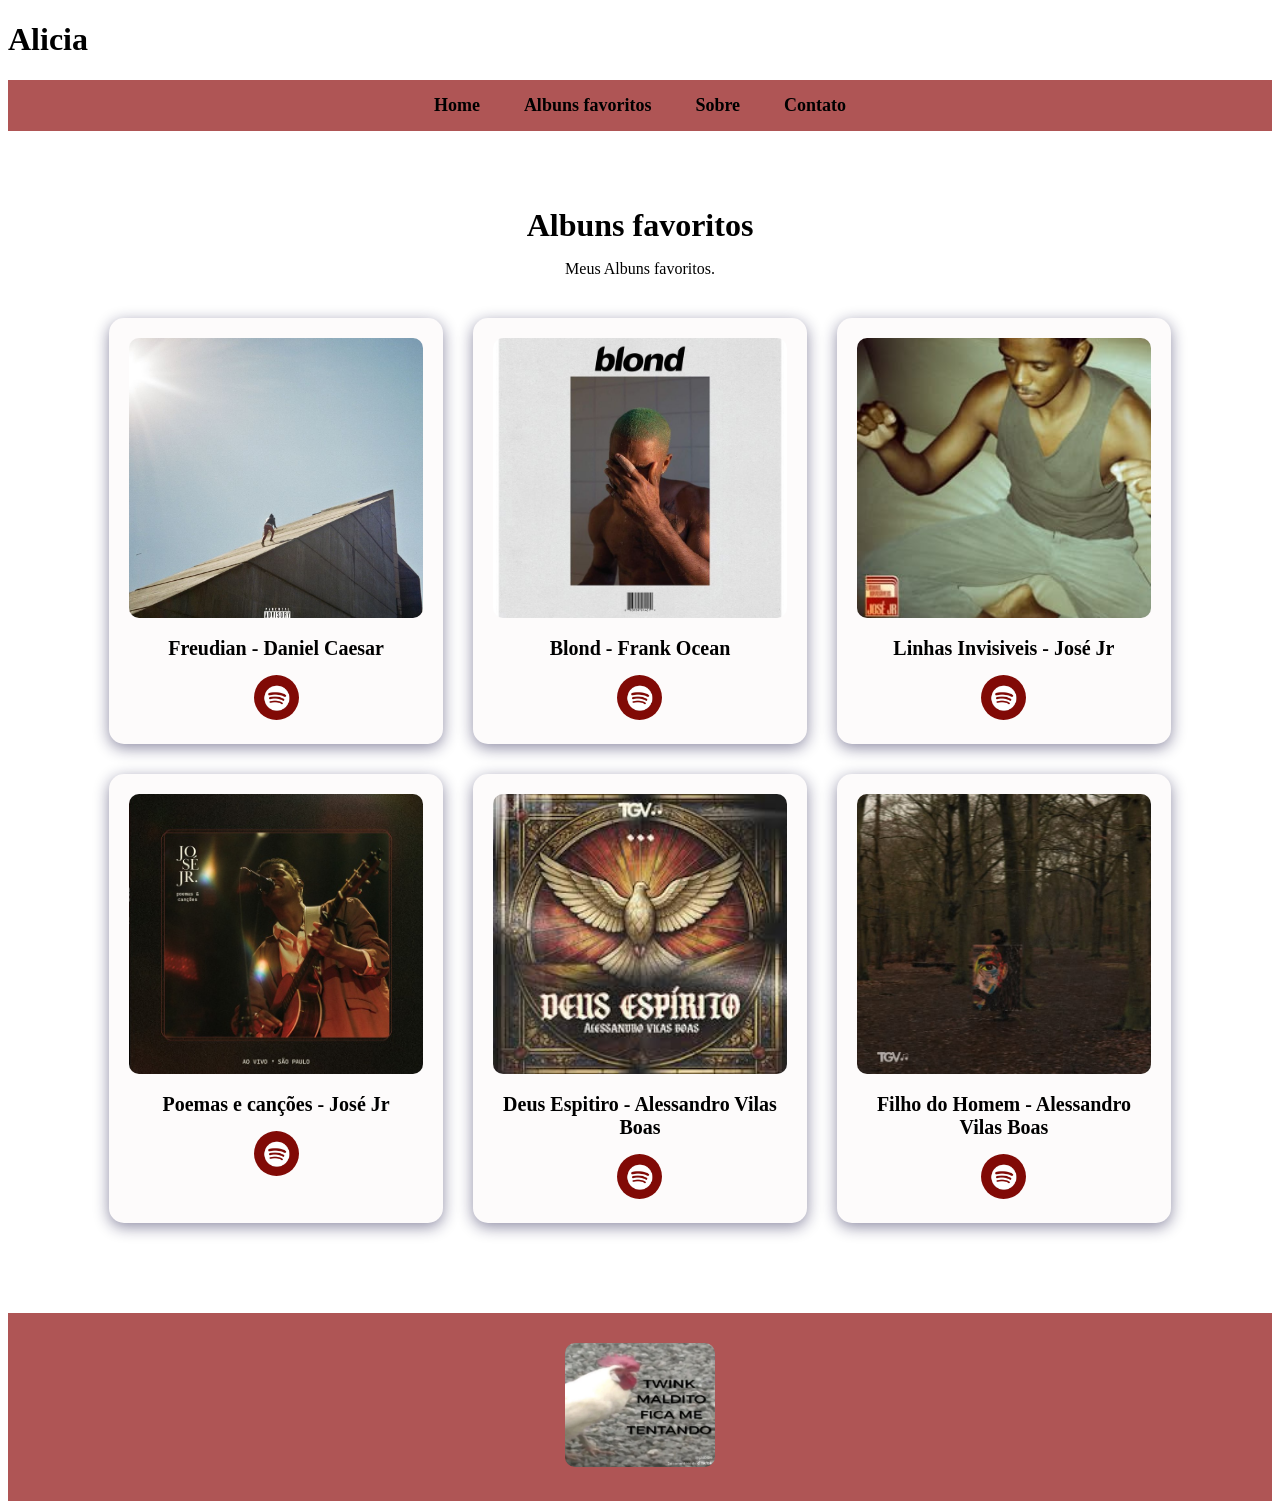
==== albums.html @ a222ed8a "Add files via upload" ====
<!DOCTYPE html>
<html lang="pt-br">
<head>
    <meta charset="UTF-8">
    <meta name="viewport" content="width=device-width, initial-scale=1.0">
    <title>Álbuns Favoritos</title>
    <link rel="stylesheet" href="style.css">
</head>
<body>

    <!-- CABEÇALHO -->
    <header class="cabecalho-itens">
        <h1 class="titulo_site">Alicia</h1>
        <div class="sociais"></div>
    </header>

    <!-- MENU DE NAVEGAÇÃO -->
    <nav class="menu-navegacao">
        <ul>
            <li><a href="index.html">Home</a></li>
            <li><a href="albums.html">Albuns favoritos</a></li>
            <li><a href="sobre.html">Sobre</a></li>
            <li><a href="contato.html">Contato</a></li>
        </ul>
    </nav>

    <!-- SEÇÃO ÁLBUNS FAVORITOS -->
    <section class="estudante">

        <h1 class="estudante_titulo">Albuns favoritos</h1>

        <p>Meus Albuns favoritos.</p>

        <div class="estudantes_todos">

            <!-- ÁLBUM 1 -->
            <div class="estudante-div">
                <img class="estudante-imagem" src="freudian.jpg" alt="Freudian - Daniel Caesar">
                <h3 class="estudante-nome">Freudian - Daniel Caesar</h3>
                <a href="https://open.spotify.com/intl-pt/album/4E1XUBMTpLO7GpBzUo65Jp?si=m-5Ad_w6R-KQCstLqQDUKQ" target="_blank">
                    <img class="estudante-icone" src="spotify.jpg" alt="Spotify">
                </a>
            </div>

            <!-- ÁLBUM 2 -->
            <div class="estudante-div">
                <img class="estudante-imagem" src="blond.jpg" alt="Blond - Frank Ocean">
                <h3 class="estudante-nome">Blond - Frank Ocean</h3>
                <a href="https://open.spotify.com/intl-pt/album/3mH6qwIy9crq0I9YQbOuDf?si=lagMJSZDRaGm-bWZTb143w" target="_blank">
                    <img class="estudante-icone" src="spotify.jpg" alt="Spotify">
                </a>
            </div>

            <!-- ÁLBUM 3 -->
            <div class="estudante-div">
                <img class="estudante-imagem" src="linhas.invisiveis.jpg" alt="Linhas Invisiveis - José Jr">
                <h3 class="estudante-nome">Linhas Invisiveis - José Jr</h3>
                <a href="https://open.spotify.com/intl-pt/album/1lWGSHPcrI25mWXbdVgjYH?si=IkUDzQogQUapWYHhggf0xg" target="_blank">
                    <img class="estudante-icone" src="spotify.jpg" alt="Spotify">
                </a>
            </div>

            <!-- ÁLBUM 4 -->
            <div class="estudante-div">
                <img class="estudante-imagem" src="poemas e cançoes.png" alt="Poemas e canções - José Jr">
                <h3 class="estudante-nome">Poemas e canções - José Jr</h3>
                <a href="https://open.spotify.com/intl-pt/album/5moqvRtU4eEuAN106rOLYd?si=L_GnxnhCTcyrNtCUz629WA" target="_blank">
                    <img class="estudante-icone" src="spotify.jpg" alt="Spotify">
                </a>
            </div>

            <!-- ÁLBUM 5 -->
            <div class="estudante-div">
                <img class="estudante-imagem" src="images.jpeg" alt="Deus Espitiro - Alessandro Vilas Boas">
                <h3 class="estudante-nome">Deus Espitiro - Alessandro Vilas Boas</h3>
                <a href="https://open.spotify.com/intl-pt/album/538miPnCP8MFBx9YgVoMnM?si=lz-jSGSRRkCXgTEt18aLiQ" target="_blank">
                    <img class="estudante-icone" src="spotify.jpg" alt="Spotify">
                </a>
            </div>

            <!-- ÁLBUM 6 -->
            <div class="estudante-div">
                <img class="estudante-imagem" src="Deusdepaz.jpg" alt="Filho do Homem - Alessandro Vilas Boas">
                <h3 class="estudante-nome">Filho do Homem - Alessandro Vilas Boas</h3>
                <a href="https://open.spotify.com/intl-pt/album/6Jpo32Eydd58JyX8HzA0b1?si=EepWbcQ2R8Gc-hyE-u4Zsw" target="_blank">
                    <img class="estudante-icone" src="spotify.jpg" alt="Spotify">
                </a>
            </div>

        </div>

    </section>

    <!-- RODAPÉ -->
    <footer class="escola" id="contato">
        <img class="logo_rodape" src="twink.jpg" alt="Logo da Escola">
    </footer>

</body>
</html>
---- style.css ----
.menu-navegacao {
    background-color: #af5555;
    padding: 15px;
    text-align: center;
}

.menu-navegacao ul {
    list-style: none;
    margin: 0;
    padding: 0;
}

.menu-navegacao li {
    display: inline-block;
    margin: 0 20px;
}

.menu-navegacao a {
    color: rgb(0, 0, 0);
    text-decoration: none;
    font-size: 18px;
    font-weight: bold;
    transition: 0.3s;
}

.menu-navegacao a:hover {
    color: #fffde9;
}



.banner1 {
    width: 100%;
    text-align: center;
    overflow: hidden;
}

.banner1 img {
    width: 100%;
    max-height: 450px;
    object-fit: cover;
}


.estudante {
    padding: 50px 8%;
    text-align: center;
}

.estudante_titulo {
    font-size: 32px;
    margin-bottom: 10px;
}


/* Grade dos filmes */

.estudantes_todos {
    display: grid;
    grid-template-columns: repeat(3, 1fr);
    gap: 30px;
    max-width: 1100px;
    margin: 40px auto;
}



.estudante-div {
    background-color: #fdfbfb;
    border-radius: 15px;
    padding: 20px;
    box-shadow: 0 4px 15px rgba(20, 14, 66, 0.473);
    transition: 0.3s;
}

.estudante-div:hover {
    transform: translateY(-8px);
    box-shadow: 0 8px 20px rgba(14, 21, 54, 0.603);
}


.estudante-imagem {
    width: 100%;
    height: 280px;
    object-fit: cover;
    border-radius: 10px;
}



.estudante-nome {
    font-size: 20px;
    margin: 15px 0;
}


/* Ícone/link */

.estudante-icone {
    width: 45px;
    height: 45px;
    object-fit: cover;
    border-radius: 50%;
    transition: 0.3s;
}

.estudante-icone:hover {
    transform: scale(1.15);
}

.container-video {
    padding: 50px 20px;
    text-align: center;
    background-color: #f3f3f3;
}

.titulo-video {
    font-size: 28px;
    margin-bottom: 25px;
}

.container-video iframe {
    max-width: 100%;
    border-radius: 15px;
}


/* =========================================
   SEÇÃO SOBRE
========================================= */

#sobre {
    background-color: #fffef6;
}


/* =========================================
   RODAPÉ
========================================= */

.escola {
    text-align: center;
    padding: 30px;
    background-color: #af5555;
    color: rgb(174, 83, 83);
}

.logo_rodape {
    max-width: 150px;
    border-radius: 10px;
}


/* =========================================
   RESPONSIVIDADE
   Para celulares
========================================= */

@media (max-width: 800px) {

    .estudantes_todos {
        grid-template-columns: repeat(2, 1fr);
    }

    .menu-navegacao li {
        margin: 8px;
    }

}


@media (max-width: 500px) {

    .estudantes_todos {
        grid-template-columns: 1fr;
    }

    .menu-navegacao li {
        display: block;
        margin: 12px;
    }

    .estudante {
        padding: 40px 20px;
    }

}
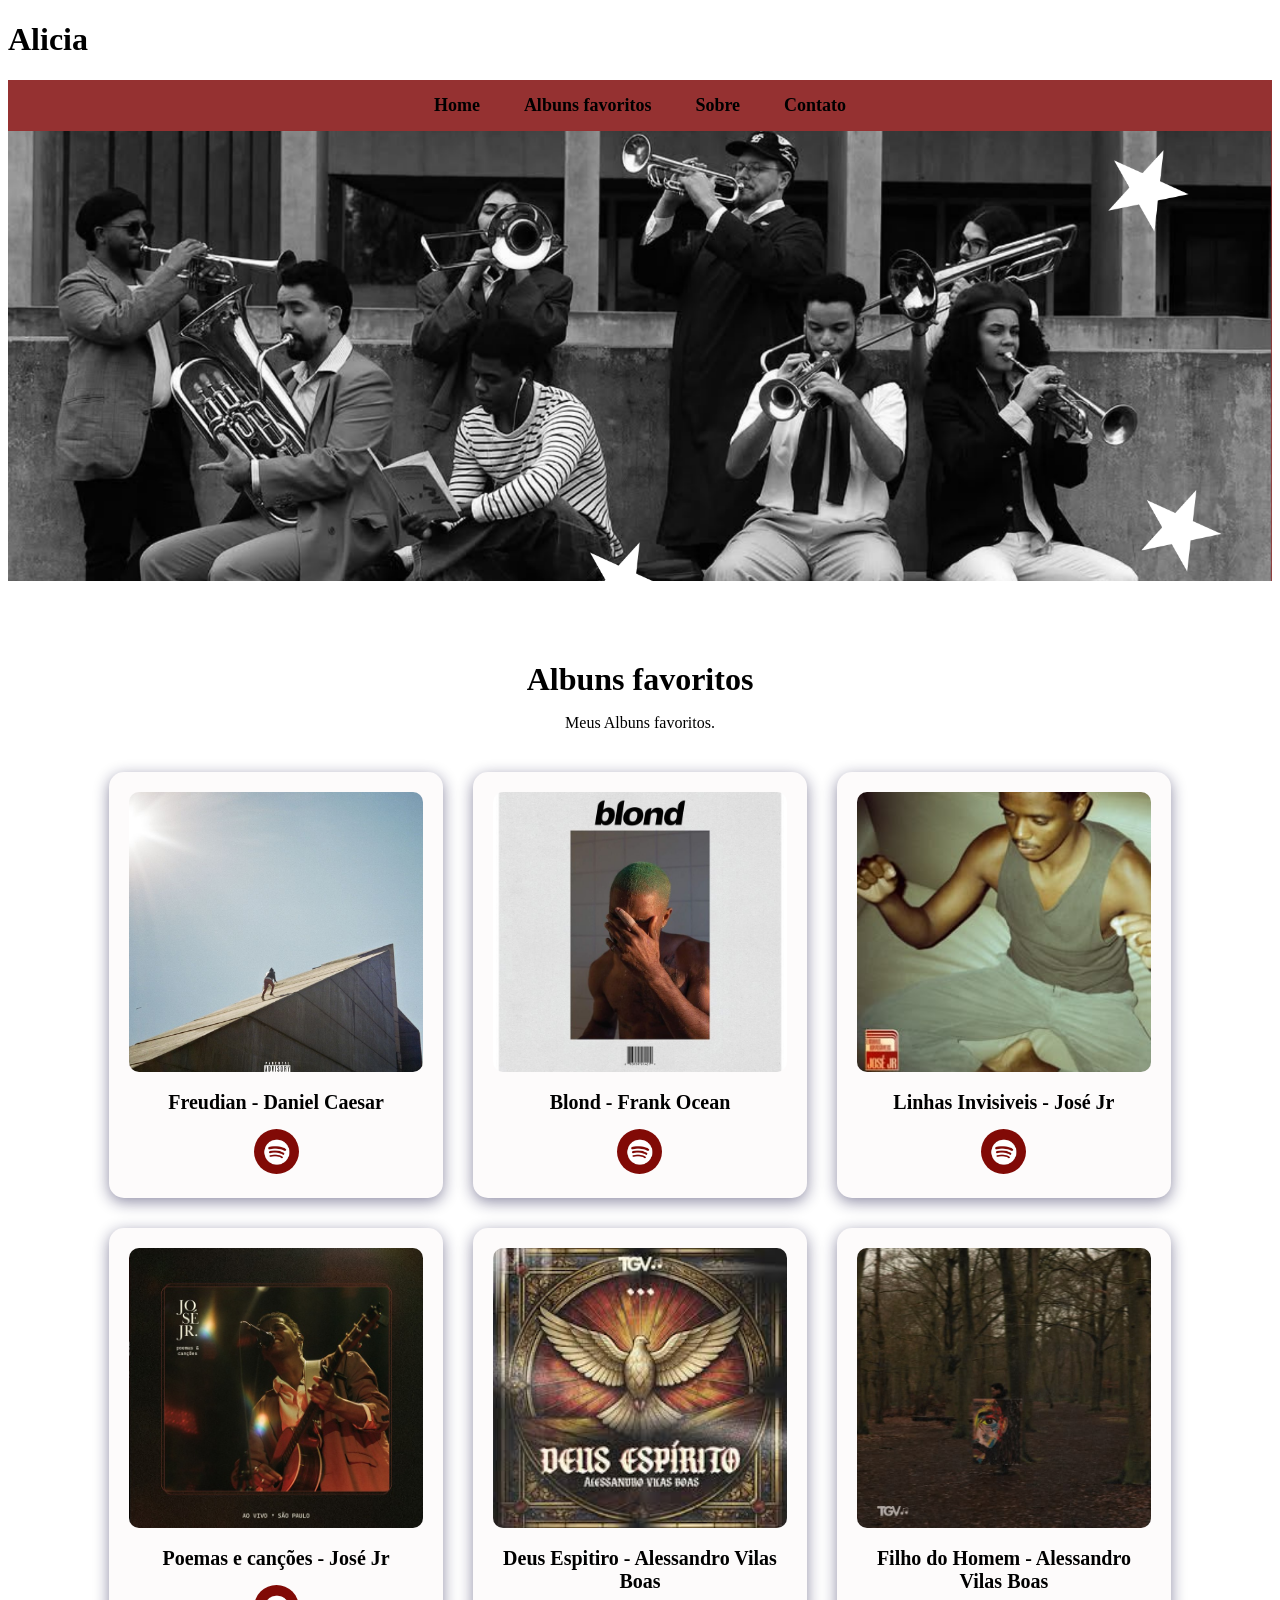
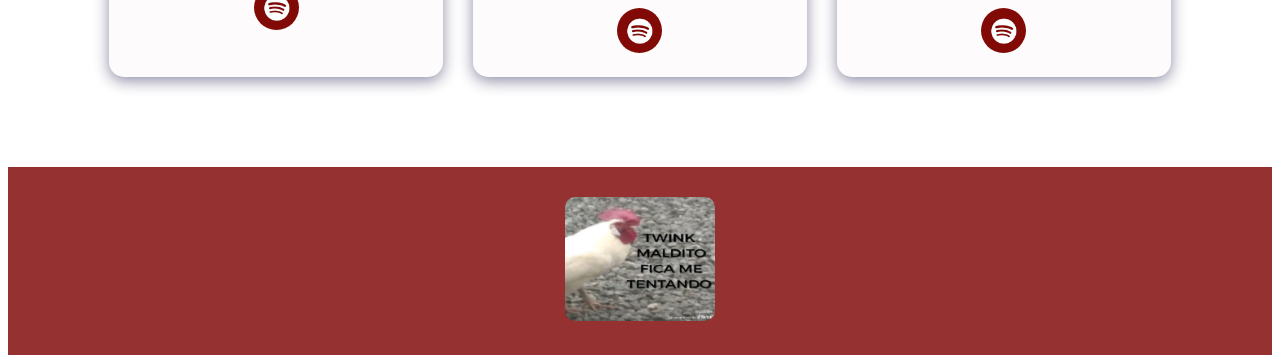
==== commit d158ea18: "04" ====
--- a/albums.html
+++ b/albums.html
@@ -23,6 +23,13 @@
             <li><a href="contato.html">Contato</a></li>
         </ul>
     </nav>
+
+    <!-- BANNER -->
+<section class="banner1" id="inicio">
+
+    <img class="escola-image" src="como eu fiz (1).png" alt="Banner da Escola">
+
+</section>
 
     <!-- SEÇÃO ÁLBUNS FAVORITOS -->
     <section class="estudante">
--- a/style.css
+++ b/style.css
@@ -1,5 +1,5 @@
 .menu-navegacao {
-    background-color: #af5555;
+    background-color: #953131;
     padding: 15px;
     text-align: center;
 }
@@ -141,8 +141,8 @@
 .escola {
     text-align: center;
     padding: 30px;
-    background-color: #af5555;
-    color: rgb(174, 83, 83);
+    background-color: #953131;
+    color: rgb(141, 43, 43);
 }
 
 .logo_rodape {
